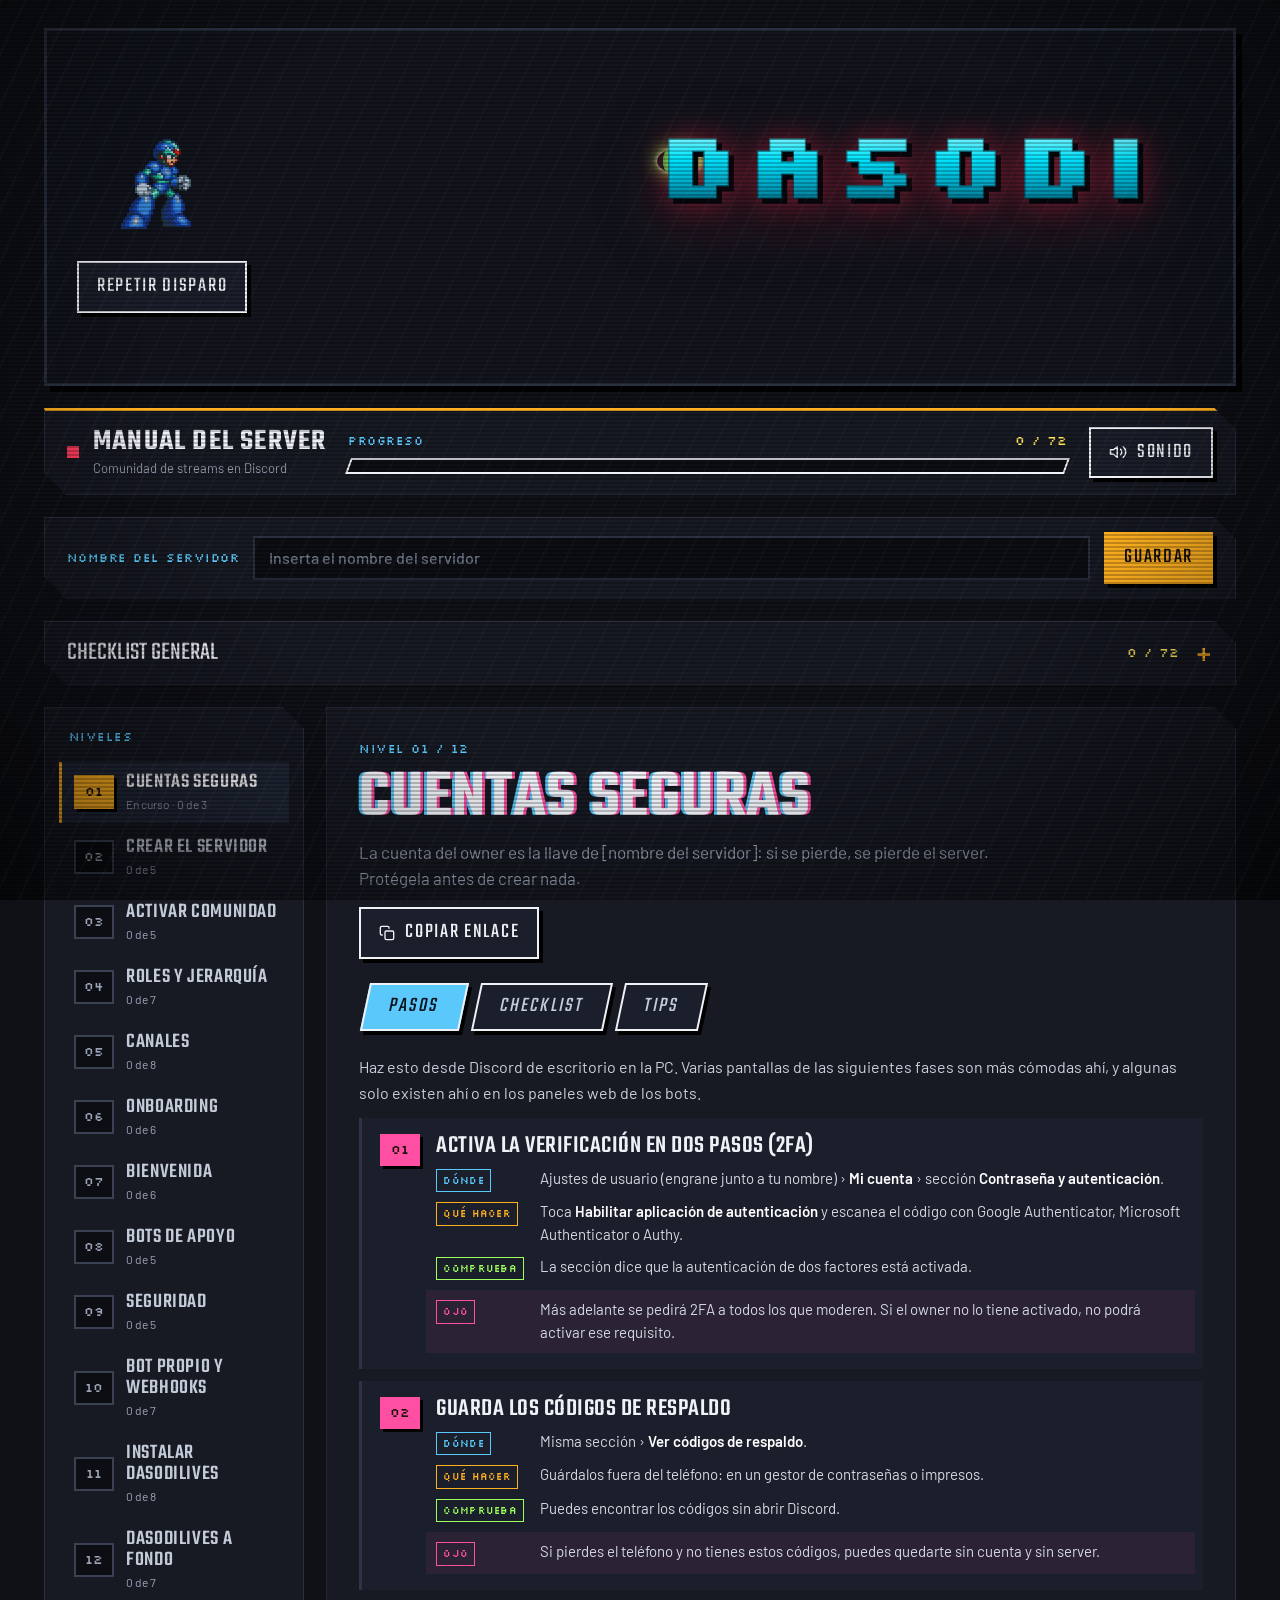
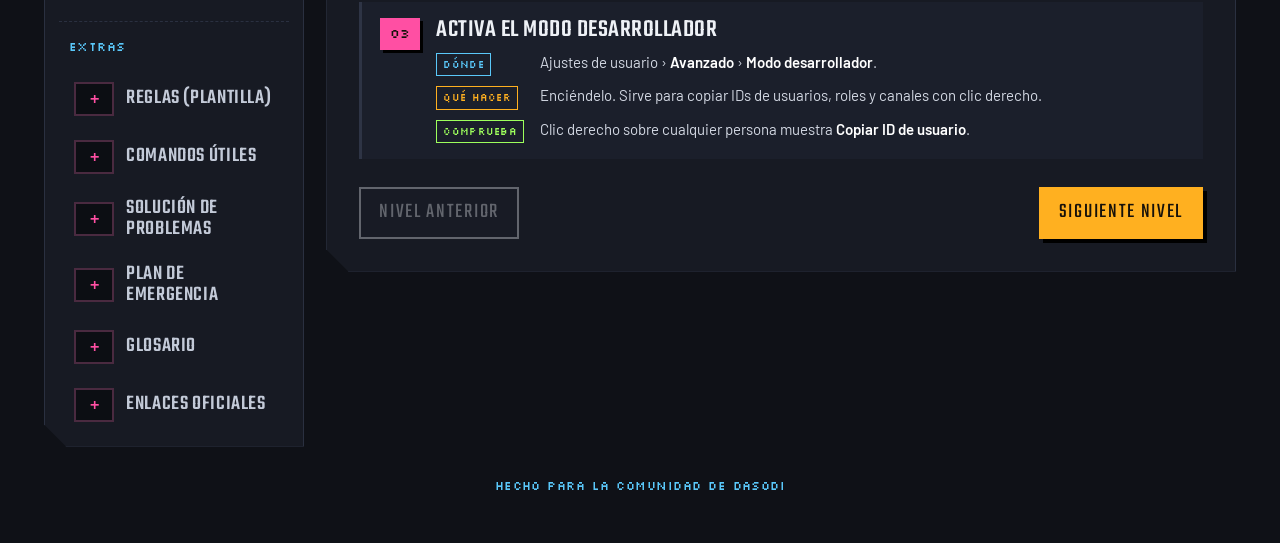
==== index.html @ 798ea692 "Primer commit" ====
<!doctype html>
<html lang="es">
<head>
  <meta charset="utf-8">
  <meta name="viewport" content="width=device-width, initial-scale=1">
  <title>Manual del server · Dasodi</title>
  <link rel="preconnect" href="https://fonts.googleapis.com">
  <link rel="preconnect" href="https://fonts.gstatic.com" crossorigin>
  <link href="https://fonts.googleapis.com/css2?family=Teko:wght@500;600&family=Barlow:wght@400;500;600&family=Silkscreen:wght@400;700&family=IBM+Plex+Mono:wght@500&display=swap" rel="stylesheet">
  <link rel="stylesheet" href="styles.css">
  <link rel="icon" href="assets/megaman-idle.png">
</head>
<body>
  <div class="fx-scan" aria-hidden="true"></div>
  <div class="fx-vignette" aria-hidden="true"></div>

  <div class="wrap">

    <!-- Portada: Mega Man dispara y DASODI se pulveriza -->
    <section class="hero" aria-label="Portada">
      <div class="stage">
        <img id="megaman" class="megaman" src="assets/megaman-idle.png" width="270" height="90" alt="Mega Man X cargando un disparo">
        <div id="bullet" class="shot" aria-hidden="true"></div>
        <div id="spark" class="spark" aria-hidden="true"></div>
        <div id="word" class="word" role="img" aria-label="DASODI"></div>
      </div>
      <button id="replay" class="btn replay" type="button">Repetir disparo</button>
    </section>

    <!-- HUD -->
    <header class="panel hud">
      <div class="hud-brand">
        <span class="live-dot" aria-hidden="true"></span>
        <div class="hud-titles">
          <span class="display brand">Manual del server</span>
          <span id="brandSub" class="sub">Comunidad de streams en Discord</span>
        </div>
      </div>
      <div class="hud-xp">
        <div class="hud-xp-row">
          <span class="badge">Progreso</span>
          <span id="xpText" class="xp-num">0 / 0</span>
        </div>
        <div class="xp-track"><div id="xpFill" class="xp-fill"></div></div>
      </div>
      <button id="mute" class="btn" type="button" aria-pressed="false"></button>
    </header>

    <!-- Nombre del servidor -->
    <form class="panel server-bar" id="serverForm" autocomplete="off">
      <label for="serverInput" class="badge">Nombre del servidor</label>
      <input id="serverInput" class="input" type="text" maxlength="100" placeholder="Inserta el nombre del servidor">
      <button class="btn primary" type="submit">Guardar</button>
      <span id="serverStatus" class="server-status" role="status" aria-live="polite"></span>
    </form>

    <!-- Checklist general -->
    <details class="panel master" id="master">
      <summary>
        <span class="display master-title">Checklist general</span>
        <span id="masterCount" class="xp-num"></span>
      </summary>
      <div id="masterList" class="master-grid"></div>
    </details>

    <div class="layout">
      <nav class="panel side" aria-label="Niveles">
        <span class="badge side-label">Niveles</span>
        <div id="levels" class="levels"></div>
        <span class="badge side-label side-label-2">Extras</span>
        <div id="extras" class="levels"></div>
      </nav>

      <main class="panel main" id="main">
        <div class="main-head">
          <div class="main-titles">
            <span id="levelBadge" class="badge"></span>
            <h1 id="levelTitle" class="display title"></h1>
            <p id="levelDesc" class="desc"></p>
          </div>
          <button id="copy" class="btn" type="button">
            <svg width="16" height="16" viewBox="0 0 24 24" fill="none" stroke="currentColor" stroke-width="2" stroke-linecap="round" stroke-linejoin="round" aria-hidden="true"><rect x="9" y="9" width="13" height="13" rx="2"></rect><path d="M5 15H4a2 2 0 0 1-2-2V4a2 2 0 0 1 2-2h9a2 2 0 0 1 2 2v1"></path></svg>
            <span id="copyText">Copiar enlace</span>
          </button>
        </div>

        <div class="tabs" id="tabs" role="tablist" aria-label="Contenido del nivel">
          <button class="tab" role="tab" type="button" data-tab="pasos" id="tab-pasos" aria-controls="panel">Pasos</button>
          <button class="tab" role="tab" type="button" data-tab="check" id="tab-check" aria-controls="panel">Checklist</button>
          <button class="tab" role="tab" type="button" data-tab="tips" id="tab-tips" aria-controls="panel">Tips</button>
        </div>

        <div id="panel" role="tabpanel" class="tabpanel"></div>

        <div class="main-nav">
          <button id="prev" class="btn" type="button">Nivel anterior</button>
          <button id="next" class="btn primary" type="button">Siguiente nivel</button>
        </div>
      </main>
    </div>

    <footer class="foot">
      <span class="badge">Hecho para la comunidad de Dasodi</span>
    </footer>
  </div>

  <script src="content.js"></script>
  <script src="app.js"></script>
</body>
</html>
---- styles.css ----
/* =========================================================
   Manual del server · Dasodi
   Estilo: Broadcast Esports (estructura) + Arcade CRT (acentos)
   ========================================================= */

:root {
  --bg: #0F1117;
  --panel: #171A23;
  --panel-2: #1B1F2B;
  --panel-3: #212636;
  --deep: #0C0E13;
  --line: #2A3040;
  --text: #EEF1F6;
  --muted: #9AA3B5;
  --dim: #6F788B;
  --gold: #FFB020;
  --yellow: #FFE45C;
  --ice: #5AC8FA;
  --pink: #FF4FA3;
  --live: #FF3B5C;
  --buster: #9DFF5C;

  --font-display: 'Teko', 'Bahnschrift Condensed', 'Arial Narrow', sans-serif;
  --font-body: 'Barlow', 'Segoe UI', system-ui, sans-serif;
  --font-pixel: 'Silkscreen', 'Courier New', monospace;
  --font-mono: 'IBM Plex Mono', Consolas, monospace;

  --cut: 22px;
  --hard: 4px 4px 0 #000;
  --hard-lg: 6px 6px 0 #000;
}

* { box-sizing: border-box; }

html { scroll-behavior: smooth; }

body {
  margin: 0;
  min-height: 100vh;
  background: var(--bg);
  color: var(--text);
  font-family: var(--font-body);
  font-size: 16px;
  line-height: 1.5;
  overflow-x: hidden;
}

button { font: inherit; }
:focus-visible { outline: 3px solid var(--yellow); outline-offset: 3px; }

/* ---------- efectos CRT de fondo ---------- */
.fx-scan {
  position: fixed; inset: 0; z-index: 50; pointer-events: none;
  background:
    repeating-linear-gradient(0deg, rgba(0,0,0,.22) 0 2px, transparent 2px 4px),
    repeating-linear-gradient(115deg, rgba(255,255,255,.022) 0 2px, transparent 2px 22px);
  animation: flicker 6s steps(1) infinite;
}
.fx-vignette {
  position: fixed; inset: 0; z-index: 49; pointer-events: none;
  background: radial-gradient(ellipse at 50% 40%, transparent 55%, rgba(0,0,0,.55));
}
@keyframes flicker { 0%, 97%, 100% { opacity: 1; } 98% { opacity: .75; } }

.wrap {
  position: relative;
  max-width: 1240px;
  margin: 0 auto;
  padding: 28px 24px 48px;
  display: flex;
  flex-direction: column;
  gap: 22px;
}

/* ---------- tipografía base ---------- */
.display { font-family: var(--font-display); text-transform: uppercase; }
.badge { font-family: var(--font-pixel); font-size: 12px; color: var(--ice); letter-spacing: .04em; }
.sub, .desc { color: var(--muted); }

/* ---------- paneles ---------- */
.panel {
  background: var(--panel);
  border: 1px solid var(--line);
  clip-path: polygon(0 0, calc(100% - var(--cut)) 0, 100% var(--cut), 100% 100%, var(--cut) 100%, 0 calc(100% - var(--cut)));
}

/* ---------- portada ---------- */
.hero {
  position: relative;
  background: #12151D;
  border: 3px solid var(--line);
  box-shadow: var(--hard-lg);
  padding: 30px 30px 70px;
  overflow: hidden;
}
.stage {
  position: relative;
  display: flex;
  align-items: center;
  gap: 40px;
  min-height: 200px;
}
.megaman {
  flex: none;
  width: 540px;          /* 270 px del GIF × 2 */
  height: 180px;
  image-rendering: pixelated;
  image-rendering: crisp-edges;
}
.word {
  position: relative;
  flex: 1 1 auto;
  min-width: 0;
  display: flex;
  align-items: center;
  gap: 6px;
}
.letter { position: relative; display: inline-block; }
.glyph {
  /* Letras DASODI: cyan metálico con canto oscuro, sombra negra dura y halo rojizo difuso */
  --glyph-fx:
    drop-shadow(5px 5px 0 #05070C)
    drop-shadow(0 0 14px rgba(255, 45, 75, .38))
    drop-shadow(0 14px 34px rgba(200, 20, 50, .30));
  display: block;
  font-family: var(--font-pixel);
  font-weight: 700;
  font-size: clamp(56px, 7.4vw, 104px);
  line-height: 1;
  color: transparent;
  background-image:
    linear-gradient(110deg, transparent 38%, rgba(255,255,255,.75) 48%, transparent 58%),
    linear-gradient(180deg, #EFFFFF 0%, #7FF6FF 22%, #00E5FF 48%, #00A9C8 74%, #00627A 100%);
  background-size: 260% 100%, 100% 100%;
  background-position: 160% 0, 0 0;
  -webkit-background-clip: text;
  background-clip: text;
  -webkit-text-stroke: 1px rgba(0, 25, 35, .65);
  filter: var(--glyph-fx);
  animation: shine 5s ease-in-out infinite;
}
@keyframes shine {
  0%, 55% { background-position: 160% 0, 0 0; }
  85%, 100% { background-position: -60% 0, 0 0; }
}
.dust { position: absolute; inset: 0; pointer-events: none; }
.pt { position: absolute; display: block; opacity: 0; }

/* bala: continúa el disparo cargado del GIF */
.shot {
  position: absolute;
  top: 50%;
  left: var(--shot-from, 470px);
  width: 46px;
  height: 26px;
  margin-top: -13px;
  border-radius: 50%;
  background: radial-gradient(circle at 60% 50%, #fff 0 18%, var(--buster) 40%, #2FBF4A 70%, transparent 72%);
  box-shadow: 0 0 18px var(--buster), 0 0 4px #fff;
  opacity: 0;
  pointer-events: none;
}
.shot.is-flying {
  animation-name: fly;
  animation-timing-function: linear;
  animation-fill-mode: both;
}
@keyframes fly {
  0% { opacity: 1; left: var(--shot-from, 470px); }
  100% { opacity: 1; left: var(--shot-to, 580px); }
}

.spark {
  position: absolute;
  top: 50%;
  left: var(--shot-to, 580px);
  width: 110px; height: 110px;
  margin: -55px 0 0 -40px;
  border-radius: 50%;
  background: radial-gradient(circle, #fff 0 18%, var(--buster) 32%, var(--yellow) 46%, rgba(255,79,163,.55) 60%, transparent 70%);
  opacity: 0;
  pointer-events: none;
}
.spark.is-on { animation: spark .38s ease-out both; }
@keyframes spark { 0% { opacity: 1; transform: scale(.2); } 100% { opacity: 0; transform: scale(1.9); } }

/* estados de las letras */
.letter.is-dust .glyph { animation-name: crumble; animation-timing-function: ease-in; animation-fill-mode: both; animation-iteration-count: 1; }
@keyframes crumble {
  0% { opacity: 1; filter: var(--glyph-fx) blur(0); transform: none; }
  35% { opacity: .85; transform: translate(3px, -2px); }
  100% { opacity: 0; filter: var(--glyph-fx) blur(6px); transform: translate(26px, -14px) skewX(-8deg); }
}
.letter.is-dust .pt { animation-name: dust; animation-timing-function: cubic-bezier(.2,.6,.3,1); animation-fill-mode: both; }
@keyframes dust {
  0% { opacity: 1; transform: translate(0, 0) rotate(0) scale(1); }
  70% { opacity: .8; }
  100% { opacity: 0; transform: translate(var(--dx), var(--dy)) rotate(var(--r)) scale(.3); }
}
.letter.is-gone .glyph { opacity: 0; }
.letter.is-reform .glyph { animation: reform .7s linear both; }
@keyframes reform {
  0% { opacity: 0; transform: translateX(-10px); }
  25% { opacity: 1; transform: translateX(4px); }
  40% { opacity: .35; transform: translateX(-2px); }
  60% { opacity: 1; transform: translateX(1px); }
  75% { opacity: .6; }
  100% { opacity: 1; transform: none; }
}
}

.replay { position: absolute; right: 18px; bottom: 16px; z-index: 2; }

/* ---------- HUD ---------- */
.hud {
  border-top: 3px solid var(--gold);
  display: flex;
  flex-wrap: wrap;
  align-items: center;
  gap: 22px;
  padding: 16px 22px;
}
.hud-brand { display: flex; align-items: center; gap: 14px; }
.hud-titles { display: flex; flex-direction: column; gap: 2px; }
.brand { font-size: 30px; line-height: 1; font-weight: 600; letter-spacing: .04em; }
.sub { font-size: 13px; }
.live-dot { width: 12px; height: 12px; background: var(--live); animation: blink 1s steps(2) infinite; }
@keyframes blink { 50% { opacity: .2; } }

.hud-xp { flex: 1 1 260px; min-width: 200px; display: flex; flex-direction: column; gap: 8px; }
.hud-xp-row { display: flex; justify-content: space-between; align-items: baseline; gap: 12px; }
.xp-track { height: 16px; background: var(--deep); border: 2px solid var(--text); transform: skewX(-20deg); padding: 2px; }
.xp-fill {
  height: 100%;
  width: 0;
  background: repeating-linear-gradient(90deg, var(--gold) 0 14px, transparent 14px 17px);
  transition: width .5s steps(8);
}
.xp-num { color: var(--yellow); font-family: var(--font-pixel); font-size: 13px; }

/* ---------- botones ---------- */
.btn {
  display: inline-flex;
  align-items: center;
  gap: 10px;
  min-height: 44px;
  padding: 8px 18px;
  border: 2px solid var(--text);
  background: var(--panel-2);
  color: var(--text);
  font-family: var(--font-display);
  font-size: 21px;
  letter-spacing: .08em;
  text-transform: uppercase;
  cursor: pointer;
  box-shadow: var(--hard);
  transition: transform .08s, box-shadow .08s, background .15s, color .15s;
}
.btn:hover { background: var(--ice); color: #0B1520; transform: translate(-2px, -2px); box-shadow: var(--hard-lg); }
.btn:active { transform: translate(3px, 3px); box-shadow: 1px 1px 0 #000; }
.btn.primary { background: var(--gold); color: #16110A; border-color: var(--gold); }
.btn.primary:hover { background: var(--yellow); border-color: var(--yellow); }
.btn:disabled { opacity: .35; cursor: not-allowed; transform: none; box-shadow: none; }

/* ---------- checklist general ---------- */
.master { padding: 0; }
.master summary {
  list-style: none;
  cursor: pointer;
  display: flex;
  justify-content: space-between;
  align-items: center;
  gap: 16px;
  padding: 16px 22px;
}
.master summary::-webkit-details-marker { display: none; }
.master summary::after { content: "+"; font-family: var(--font-pixel); color: var(--gold); font-size: 20px; }
.master[open] summary::after { content: "−"; }
.master-title { font-size: 26px; line-height: 1; }
.master summary .xp-num { margin-left: auto; }
.master-grid {
  display: grid;
  grid-template-columns: repeat(auto-fill, minmax(260px, 1fr));
  gap: 16px;
  padding: 0 22px 22px;
}
.master-group h3 { margin: 0 0 8px; font-family: var(--font-display); font-weight: 500; font-size: 20px; text-transform: uppercase; color: var(--gold); }
.master-group .check { min-height: 40px; padding: 8px 10px; font-size: 14px; }

/* ---------- layout principal ---------- */
.layout { display: flex; flex-wrap: wrap; gap: 22px; align-items: flex-start; }

.side { flex: 1 1 260px; max-width: 320px; padding: 14px; display: flex; flex-direction: column; gap: 6px; }
.side-label { padding: 6px 10px 10px; }
.levels { display: flex; flex-direction: column; gap: 4px; }

.lvl {
  position: relative;
  display: flex;
  align-items: center;
  gap: 12px;
  width: 100%;
  min-height: 48px;
  padding: 10px 12px;
  border: none;
  border-left: 3px solid transparent;
  background: transparent;
  color: #C3CAD8;
  text-align: left;
  cursor: pointer;
  overflow: hidden;
  transition: color .2s, border-color .2s;
}
.lvl::after {
  content: "";
  position: absolute; inset: 0;
  background: linear-gradient(90deg, rgba(90,200,250,.18), transparent);
  transform: translateX(-100%);
  transition: transform .3s;
  pointer-events: none;
}
.lvl:hover::after { transform: translateX(0); }
.lvl:hover { color: #fff; border-left-color: var(--ice); }
.lvl.is-active { background: #222838; border-left-color: var(--gold); color: #fff; }
.lvl-text { display: flex; flex-direction: column; gap: 2px; min-width: 0; }
.lvl-title { font-family: var(--font-display); font-size: 21px; font-weight: 500; letter-spacing: .03em; text-transform: uppercase; line-height: 1; }
.lvl-meta { font-size: 12px; color: var(--muted); }
.num {
  width: 40px; height: 34px; flex: none;
  display: grid; place-items: center;
  background: var(--deep);
  border: 2px solid #3A4152;
  font-family: var(--font-pixel);
  font-size: 13px;
  color: var(--muted);
}
.lvl.is-done .num { color: var(--ice); border-color: var(--ice); }
.lvl.is-active .num { background: var(--gold); border-color: var(--gold); color: #16110A; box-shadow: 3px 3px 0 #000; }

.main { flex: 999 1 560px; min-width: 0; padding: 32px; display: flex; flex-direction: column; gap: 24px; }
.main-head { display: flex; flex-wrap: wrap; justify-content: space-between; align-items: flex-start; gap: 16px; }
.main-titles { display: flex; flex-direction: column; gap: 10px; max-width: 660px; }
.title {
  margin: 0;
  font-size: clamp(44px, 6vw, 68px);
  line-height: .9;
  font-weight: 600;
  letter-spacing: .01em;
  text-shadow: 3px 0 0 var(--pink), -3px 0 0 var(--ice);
  animation: glitch 3.4s steps(1) infinite;
}
@keyframes glitch {
  0%, 90%, 100% { text-shadow: 3px 0 0 var(--pink), -3px 0 0 var(--ice); transform: none; }
  92% { text-shadow: -5px 0 0 var(--pink), 5px 0 0 var(--ice); transform: translateX(2px); }
  94% { text-shadow: 2px 2px 0 var(--pink), -2px -2px 0 var(--ice); transform: translateX(-2px); }
}
.desc { margin: 0; font-size: 17px; line-height: 1.55; }

.tabs { display: flex; flex-wrap: wrap; gap: 12px; padding-left: 6px; }
.tab {
  min-height: 44px;
  padding: 6px 22px;
  border: 2px solid var(--text);
  background: var(--panel-2);
  color: #C3CAD8;
  font-family: var(--font-display);
  font-size: 21px;
  letter-spacing: .1em;
  text-transform: uppercase;
  cursor: pointer;
  transform: skewX(-12deg);
  box-shadow: var(--hard);
  transition: transform .08s, box-shadow .08s;
}
.tab:hover { color: #fff; transform: skewX(-12deg) translate(-2px, -2px); box-shadow: var(--hard-lg); }
.tab[aria-selected="true"] { background: var(--ice); color: #0B1520; }

.tabpanel { display: flex; flex-direction: column; gap: 12px; }
.enter > * { animation: enter .5s cubic-bezier(.2,.8,.2,1) both; }
.enter > *:nth-child(2) { animation-delay: .06s; }
.enter > *:nth-child(3) { animation-delay: .12s; }
.enter > *:nth-child(4) { animation-delay: .18s; }
@keyframes enter { from { opacity: 0; transform: translateY(12px); } }

.steps { list-style: none; margin: 0; padding: 0; display: flex; flex-direction: column; gap: 12px; }
.step {
  display: flex; gap: 16px; align-items: flex-start;
  padding: 16px 18px;
  background: var(--panel-2);
  border-left: 3px solid #2E3445;
  transition: all .15s;
}
.step:hover { border-left-color: var(--pink); background: var(--panel-3); }
.step-n {
  flex: none;
  width: 40px; height: 32px;
  display: grid; place-items: center;
  background: var(--pink);
  color: #16110A;
  font-family: var(--font-pixel);
  font-size: 13px;
  box-shadow: 3px 3px 0 #000;
}
.step-text { font-size: 16px; line-height: 1.5; }

.check {
  display: flex; align-items: center; gap: 14px;
  width: 100%;
  min-height: 52px;
  padding: 14px 18px;
  border: 2px solid var(--line);
  background: var(--panel-2);
  color: var(--text);
  text-align: left;
  cursor: pointer;
  transition: transform .08s, box-shadow .08s, border-color .15s;
}
.check:hover { border-color: var(--ice); transform: translate(-2px, -2px); box-shadow: var(--hard); }
.box { flex: none; width: 24px; height: 24px; display: grid; place-items: center; border: 2px solid var(--ice); color: #0B1520; }
.box svg { opacity: 0; transform: scale(.4); transition: all .25s cubic-bezier(.2,1.6,.4,1); }
.check[aria-checked="true"] .box { background: var(--ice); }
.check[aria-checked="true"] .box svg { opacity: 1; transform: scale(1); }
.check[aria-checked="true"] .lbl { color: var(--dim); text-decoration: line-through; }

.levelup {
  align-self: flex-start;
  padding: 6px 22px;
  background: var(--yellow);
  color: #16110A;
  font-family: var(--font-pixel);
  font-size: 20px;
  box-shadow: 5px 5px 0 var(--pink);
  animation: pop .6s cubic-bezier(.2,1.6,.4,1) both;
}
@keyframes pop { 0% { opacity: 0; transform: scale(.6); } 100% { opacity: 1; transform: scale(1); } }

.tipcard {
  display: flex; flex-direction: column; gap: 8px;
  padding: 20px 22px;
  background: var(--panel-2);
  border-left: 4px solid var(--ice);
  box-shadow: var(--hard-lg);
}
.tipcard p { margin: 0; font-size: 17px; line-height: 1.55; }

.main-nav { display: flex; flex-wrap: wrap; justify-content: space-between; gap: 12px; margin-top: 4px; }

.foot { display: flex; justify-content: center; padding-top: 8px; }


/* ---------- nombre del servidor ---------- */
.server-bar {
  display: flex;
  flex-wrap: wrap;
  align-items: center;
  gap: 14px;
  padding: 14px 22px;
}
.input {
  flex: 1 1 260px;
  min-height: 44px;
  padding: 8px 14px;
  border: 2px solid var(--line);
  background: var(--deep);
  color: var(--text);
  font: 500 16px var(--font-body);
}
.input::placeholder { color: var(--dim); }
.input:focus { border-color: var(--ice); outline: none; box-shadow: 3px 3px 0 #000; }
.server-status { flex-basis: 100%; font-size: 13px; color: var(--yellow); min-height: 0; }
.server-status:empty { display: none; }

/* ---------- barra lateral: extras ---------- */
.side-label-2 { margin-top: 14px; border-top: 1px dashed var(--line); padding-top: 16px; }
.lvl-extra .num { color: var(--pink); border-color: #4A2A40; }
.lvl-extra.is-active .num { background: var(--pink); border-color: var(--pink); color: #16110A; }

.tabs[hidden] { display: none; }

/* ---------- contenido de los pasos ---------- */
.intro { margin: 0; font-size: 16px; line-height: 1.6; color: #C9CFDB; }
code {
  font-family: var(--font-mono);
  font-size: .9em;
  background: var(--deep);
  border: 1px solid var(--line);
  padding: 1px 6px;
  color: var(--yellow);
}
strong { color: #fff; font-weight: 600; }

.step-body { display: flex; flex-direction: column; gap: 8px; min-width: 0; flex: 1; }
.step-title { margin: 0; font-family: var(--font-display); font-weight: 500; font-size: 25px; line-height: 1; letter-spacing: .02em; text-transform: uppercase; }
.row { margin: 0; display: grid; grid-template-columns: 92px 1fr; gap: 12px; align-items: baseline; font-size: 15px; line-height: 1.55; color: #D3D8E3; }
.tag {
  justify-self: start;
  font-family: var(--font-pixel);
  font-size: 10px;
  letter-spacing: .03em;
  padding: 3px 6px;
  border: 1px solid currentColor;
  white-space: nowrap;
}
.tag-where { color: var(--ice); }
.tag-what { color: var(--gold); }
.tag-check { color: var(--buster); }
.tag-warn { color: var(--pink); }
.row-warn { background: rgba(255,79,163,.07); padding: 8px 10px; margin: 2px -10px 0; }
.row-copy { display: flex; flex-wrap: wrap; align-items: center; gap: 10px; margin-top: 4px; }
.copy-preview { white-space: nowrap; overflow: hidden; text-overflow: ellipsis; max-width: 100%; }

.btn-sm { min-height: 36px; padding: 4px 12px; font-size: 18px; box-shadow: 3px 3px 0 #000; text-decoration: none; }
.btn-sm:hover { box-shadow: 5px 5px 0 #000; }

/* ---------- tablas ---------- */
.table-wrap { overflow-x: auto; border: 2px solid var(--line); box-shadow: var(--hard); }
.tbl { width: 100%; border-collapse: collapse; min-width: 560px; font-size: 14px; }
.tbl th {
  text-align: left;
  font-family: var(--font-display);
  font-weight: 500;
  font-size: 19px;
  letter-spacing: .05em;
  text-transform: uppercase;
  color: #16110A;
  background: var(--gold);
  padding: 8px 12px;
}
.tbl td { padding: 9px 12px; border-top: 1px solid var(--line); color: #D3D8E3; vertical-align: top; }
.tbl tbody tr:nth-child(even) td { background: rgba(255,255,255,.025); }
.tbl tbody tr:hover td { background: rgba(90,200,250,.08); }

/* ---------- extras ---------- */
.cards { display: flex; flex-direction: column; gap: 14px; }
.card {
  display: flex; flex-direction: column; gap: 10px; align-items: flex-start;
  padding: 18px 20px;
  background: var(--panel-2);
  border-left: 3px solid var(--pink);
  transition: background .15s, border-color .15s;
}
.card:hover { background: var(--panel-3); border-left-color: var(--ice); }
.card p { margin: 0; color: #D3D8E3; line-height: 1.55; }
.copy-block {
  margin: 0;
  width: 100%;
  white-space: pre-wrap;
  font-family: var(--font-mono);
  font-size: 13.5px;
  line-height: 1.6;
  color: #E9ECF3;
  background: var(--deep);
  border: 2px dashed var(--line);
  padding: 14px 16px;
}

@media (max-width: 600px) {
  .row { grid-template-columns: 1fr; gap: 4px; }
  .step { padding: 14px; gap: 12px; }
  .step-title { font-size: 22px; }
}

/* ---------- responsive ---------- */
@media (max-width: 1100px) {
  .megaman { width: 405px; height: 135px; }       /* × 1.5 */
  .stage { --shot-from: 350px; --shot-to: 445px; }
}
@media (max-width: 860px) {
  .hero { padding: 22px 18px 76px; }
  .stage { flex-direction: column; align-items: flex-start; gap: 14px; }
  .megaman { width: 100%; max-width: 405px; height: auto; }
  .shot, .spark { display: none; }
  .side { max-width: none; }
  .main { padding: 22px; }
}

/* ---------- menos movimiento ---------- */
@media (prefers-reduced-motion: reduce) {
  *, *::before, *::after { animation: none !important; transition: none !important; }
  .letter .glyph { opacity: 1 !important; }
}
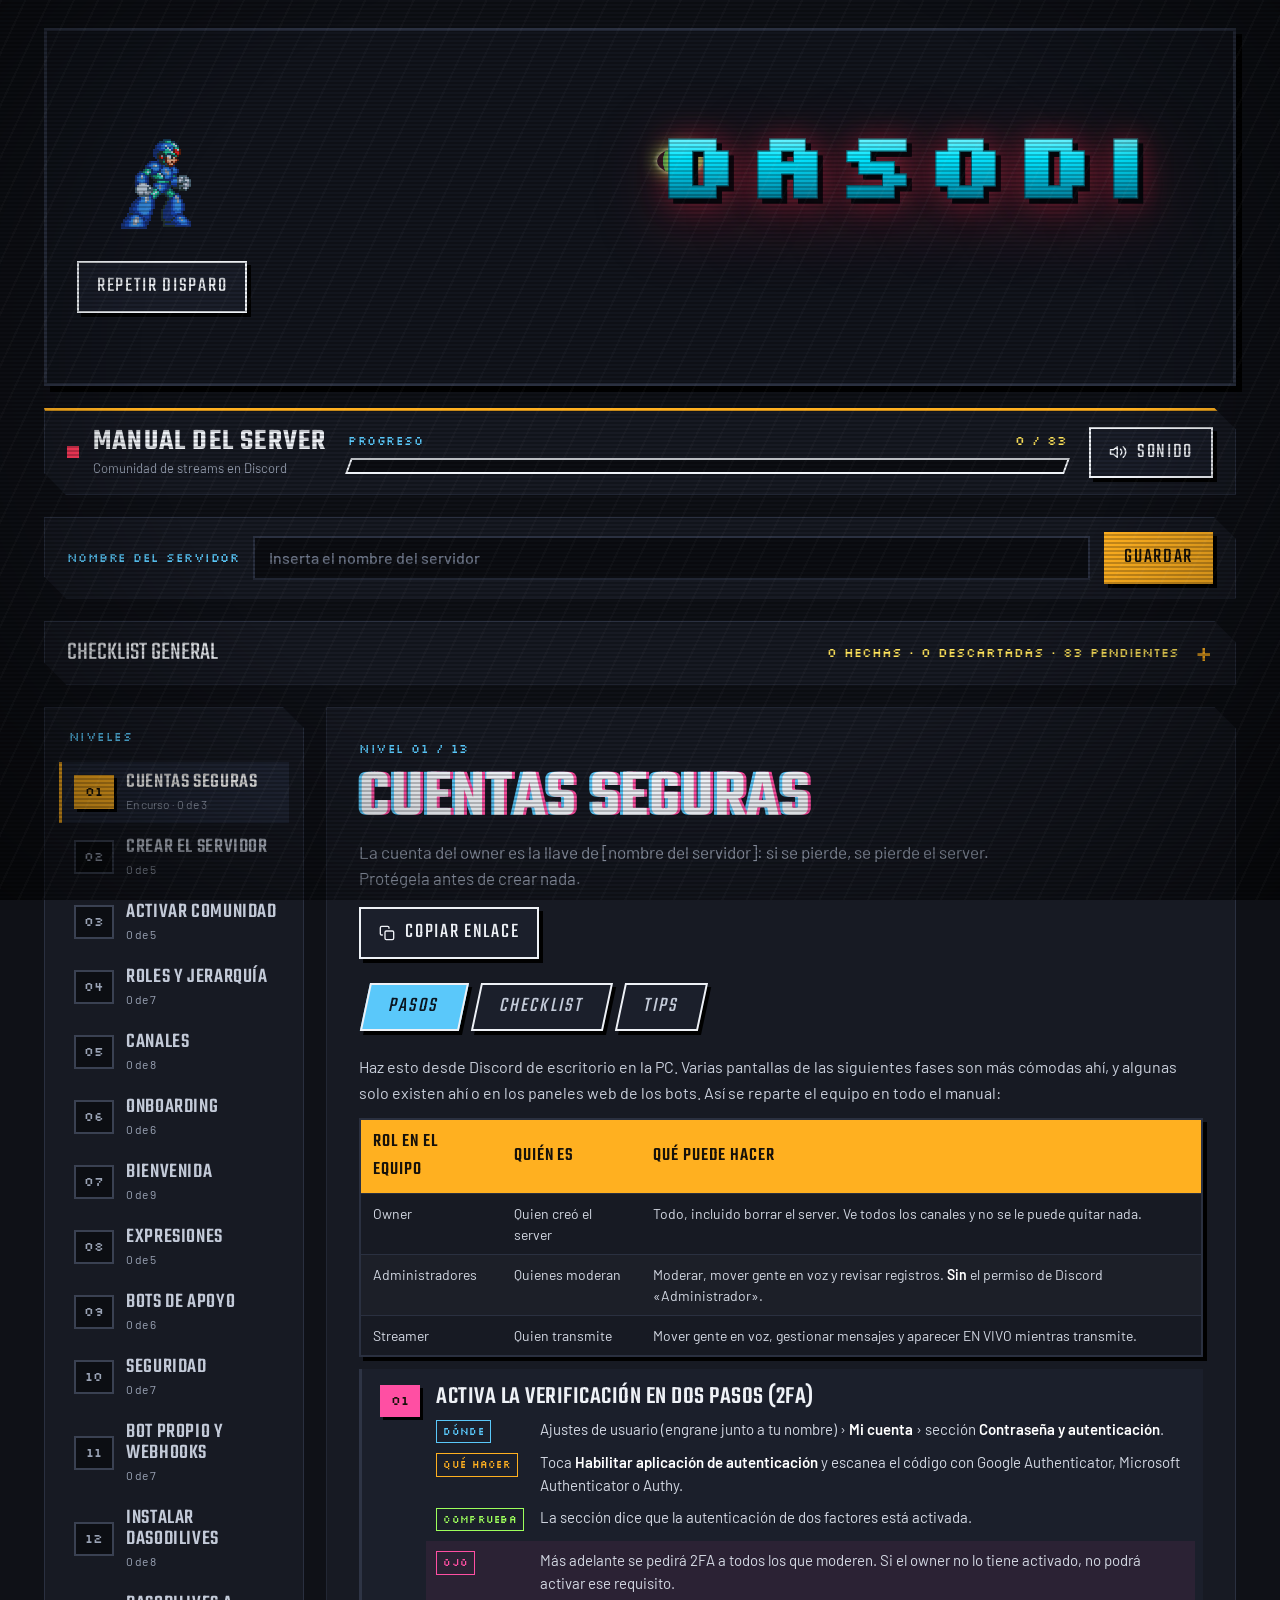
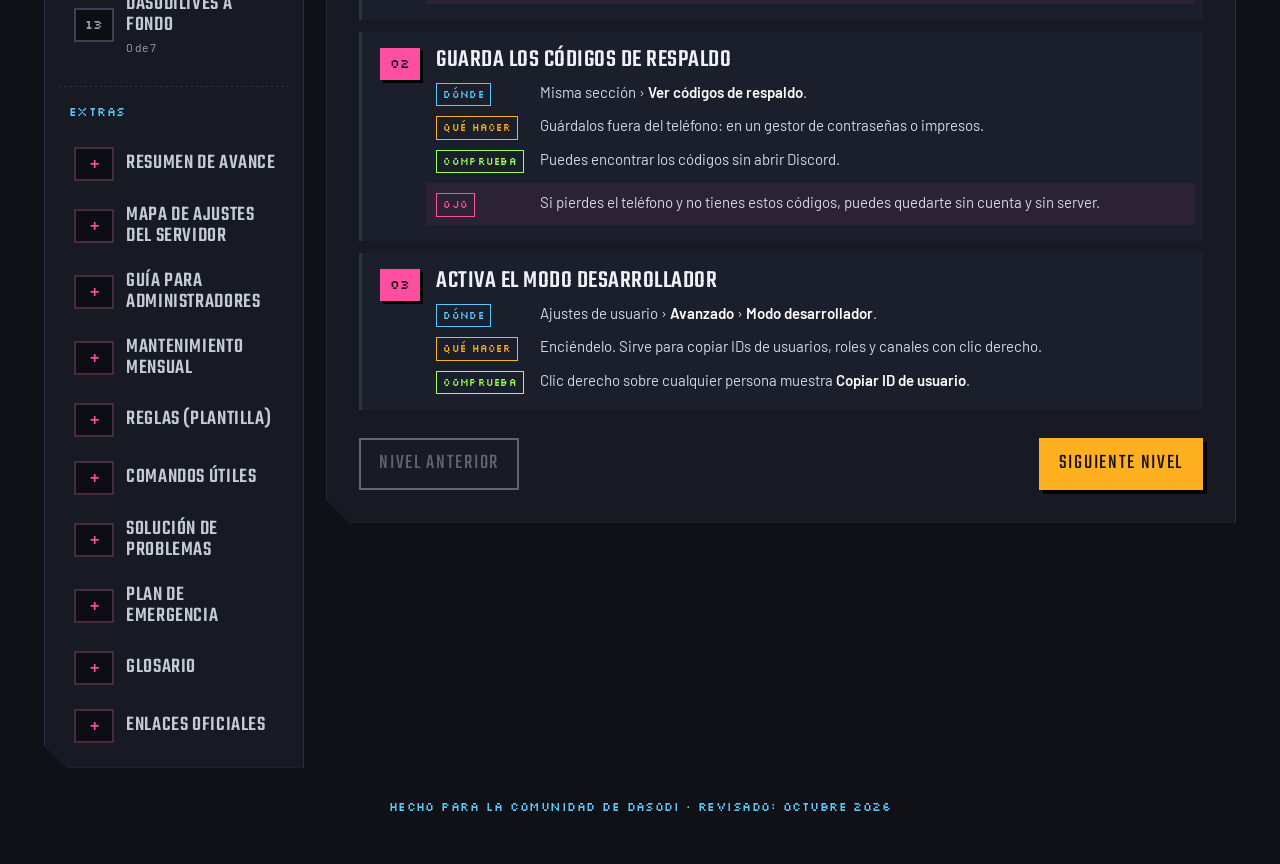
==== commit 5edc68e8: "Manual: Administradores, descartados, resumen, expresiones, mapa de ajustes, onboarding" ====
--- a/index.html
+++ b/index.html
@@ -60,6 +60,13 @@
         <span class="display master-title">Checklist general</span>
         <span id="masterCount" class="xp-num"></span>
       </summary>
+      <div class="progress-tools">
+        <button id="exportBtn" class="btn btn-sm" type="button">Exportar progreso</button>
+        <button id="importBtn" class="btn btn-sm" type="button">Importar progreso</button>
+        <button id="resetBtn" class="btn btn-sm btn-danger" type="button">Reiniciar</button>
+        <input id="importFile" type="file" accept=".json,application/json" hidden>
+        <span id="progressStatus" class="server-status" role="status" aria-live="polite"></span>
+      </div>
       <div id="masterList" class="master-grid"></div>
     </details>
 
@@ -100,7 +107,7 @@
     </div>
 
     <footer class="foot">
-      <span class="badge">Hecho para la comunidad de Dasodi</span>
+      <span class="badge">Hecho para la comunidad de Dasodi · Revisado: octubre 2026</span>
     </footer>
   </div>
 
--- a/styles.css
+++ b/styles.css
@@ -560,6 +560,93 @@
   .step-title { font-size: 22px; }
 }
 
+
+/* ---------- tipos de canal (color fijo por tipo) ---------- */
+.type {
+  display: inline-flex;
+  align-items: center;
+  gap: 6px;
+  padding: 2px 9px 2px 7px;
+  border: 1px solid currentColor;
+  font-family: var(--font-pixel);
+  font-size: 11px;
+  line-height: 1.5;
+  letter-spacing: .03em;
+  white-space: nowrap;
+  vertical-align: 1px;
+}
+.type::before { content: ""; width: 7px; height: 7px; background: currentColor; flex: none; }
+.type-texto { color: var(--ice); background: rgba(90,200,250,.10); }
+.type-anuncios { color: var(--gold); background: rgba(255,176,32,.10); }
+.type-foro { color: var(--pink); background: rgba(255,79,163,.10); }
+.type-voz { color: var(--buster); background: rgba(157,255,92,.10); }
+.type-escenario { color: #B98CFF; background: rgba(185,140,255,.10); }
+
+/* ---------- tareas con tres estados ---------- */
+.task { display: flex; gap: 8px; align-items: stretch; }
+.task .check { flex: 1; }
+.skip-btn {
+  flex: none;
+  min-width: 96px;
+  padding: 0 12px;
+  border: 2px dashed var(--line);
+  background: transparent;
+  color: var(--muted);
+  font-family: var(--font-pixel);
+  font-size: 11px;
+  cursor: pointer;
+  transition: color .15s, border-color .15s, background .15s;
+}
+.skip-btn:hover { color: var(--pink); border-color: var(--pink); }
+.task.is-skip .check { opacity: .55; border-style: dashed; }
+.task.is-skip .lbl { text-decoration: line-through; color: var(--dim); }
+.task.is-skip .skip-btn { color: var(--yellow); border-color: var(--yellow); border-style: solid; }
+.skip-tag {
+  margin-left: auto;
+  flex: none;
+  font-family: var(--font-pixel);
+  font-size: 10px;
+  color: var(--pink);
+  border: 1px solid var(--pink);
+  padding: 2px 6px;
+}
+.master-group .skip-btn { min-width: 84px; font-size: 10px; }
+
+/* ---------- herramientas de progreso ---------- */
+.progress-tools { display: flex; flex-wrap: wrap; align-items: center; gap: 10px; padding: 0 22px 18px; }
+.btn-danger:hover { background: var(--live); border-color: var(--live); color: #fff; }
+
+/* ---------- resumen ---------- */
+.sum-stats { display: grid; grid-template-columns: repeat(auto-fit, minmax(140px, 1fr)); gap: 12px; }
+.sum-stat {
+  display: flex; flex-direction: column; gap: 2px;
+  padding: 14px 16px;
+  background: var(--panel-2);
+  border-left: 4px solid currentColor;
+  box-shadow: var(--hard);
+  font-family: var(--font-display);
+  font-size: 20px;
+  text-transform: uppercase;
+  letter-spacing: .05em;
+}
+.sum-n { font-family: var(--font-pixel); font-size: 34px; line-height: 1; }
+.sum-done { color: var(--buster); }
+.sum-skip { color: var(--pink); }
+.sum-todo { color: var(--ice); }
+.sum-level { display: flex; flex-direction: column; gap: 8px; padding: 14px 0; border-top: 1px dashed var(--line); }
+.sum-group { display: grid; grid-template-columns: 110px 1fr; gap: 10px; align-items: start; }
+.sum-group ul { margin: 0; padding-left: 18px; color: #D3D8E3; line-height: 1.6; }
+.sum-done .tag, .sum-group.sum-done .tag { color: var(--buster); }
+.sum-group.sum-skip .tag { color: var(--pink); }
+.sum-group.sum-skip li { text-decoration: line-through; color: var(--dim); }
+.sum-group.sum-todo .tag { color: var(--ice); }
+
+@media (max-width: 600px) {
+  .task { flex-direction: column; }
+  .skip-btn { min-height: 36px; }
+  .sum-group { grid-template-columns: 1fr; gap: 4px; }
+}
+
 /* ---------- responsive ---------- */
 @media (max-width: 1100px) {
   .megaman { width: 405px; height: 135px; }       /* × 1.5 */
